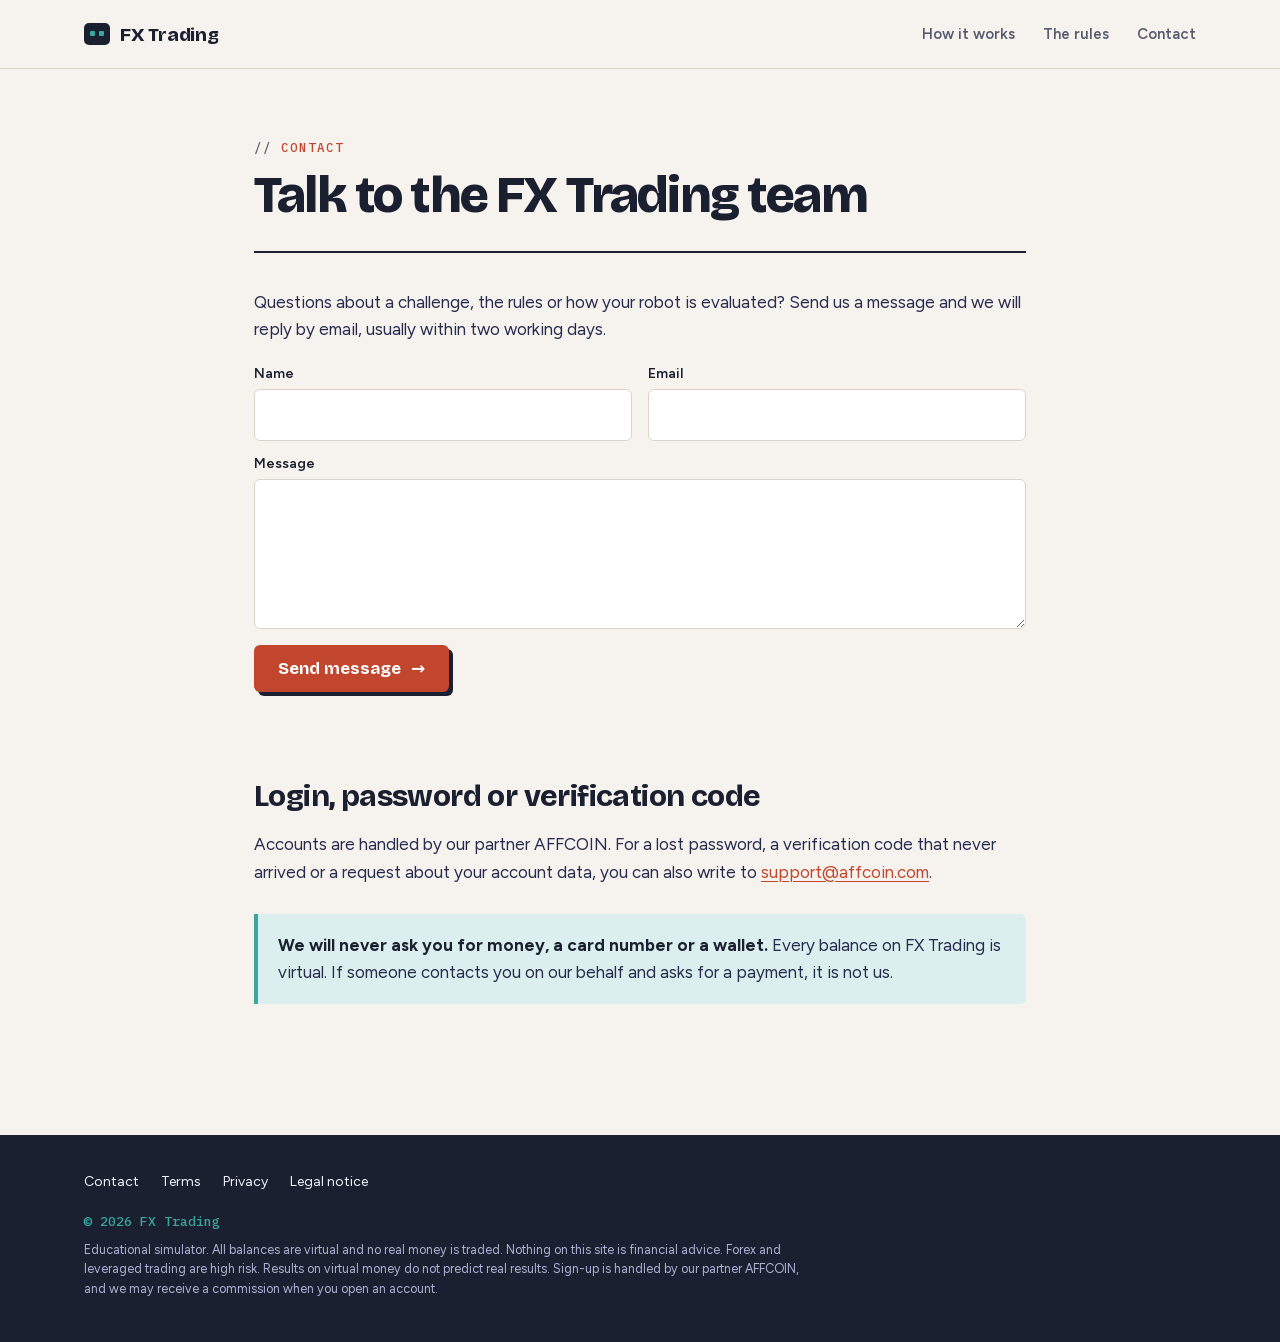
==== contact/index.html @ 21f03007 "Sober simulator site: home, contact and legal pages Replaces the full-screen signup widget with a pl" ====
<!DOCTYPE html>
<html lang="en">
<head>
<meta charset="utf-8">
<meta name="viewport" content="width=device-width, initial-scale=1">
<title>Contact | FX Trading</title>
<meta name="description" content="Questions about the challenges, your virtual balance or the rules? Send the FX Trading team a message and we will reply by email.">
<link rel="canonical" href="https://fxtrading.software/contact/">
<meta property="og:title" content="Contact | FX Trading">
<meta property="og:description" content="Questions about the challenges, your virtual balance or the rules? Send the FX Trading team a message and we will reply by email.">
<meta property="og:url" content="https://fxtrading.software/contact/">
<meta property="og:type" content="website">
<meta name="theme-color" content="#f6f3ef">
<link rel="preload" href="/assets/fonts/BricolageGrotesque-latin.woff2" as="font" type="font/woff2" crossorigin>
<link rel="stylesheet" href="/assets/fonts/fonts.css">
<link rel="stylesheet" href="/assets/site.css">
</head>
<body>
<header class="bar">
  <div class="wrap">
    <a class="logo" href="/"><span class="logo-glyph" aria-hidden="true"></span>FX Trading</a>
    <nav aria-label="Main"><a href="/#how">How it works</a><a class="hide-sm" href="/#rules">The rules</a><a href="/contact/">Contact</a></nav>
  </div>
</header>

<main class="page">
  <div class="wrap">
    <div class="page-head">
      <p class="label">Contact</p>
      <h1>Talk to the FX Trading team</h1>
    </div>
    <div class="prose">
      <p>Questions about a challenge, the rules or how your robot is evaluated? Send us a message and we will reply by email, usually within two working days.</p>
      <form class="cform" id="cform" novalidate>
        <div class="row">
          <label>Name<input name="name" type="text" autocomplete="name" maxlength="100" required></label>
          <label>Email<input name="email" type="email" autocomplete="email" maxlength="200" required></label>
        </div>
        <label>Message<textarea name="message" maxlength="5000" required></textarea></label>
        <div class="hp" aria-hidden="true"><label>Website<input name="website" type="text" tabindex="-1" autocomplete="off"></label></div>
        <button class="btn" type="submit">Send message <span aria-hidden="true">&rarr;</span></button>
        <p class="cform-status" role="status" aria-live="polite"></p>
      </form>
      <h2>Login, password or verification code</h2>
      <p>Accounts are handled by our partner AFFCOIN. For a lost password, a verification code that never arrived or a request about your account data, you can also write to <a href="mailto:support@affcoin.com">support@affcoin.com</a>.</p>
      <div class="callout"><p><strong>We will never ask you for money, a card number or a wallet.</strong> Every balance on FX Trading is virtual. If someone contacts you on our behalf and asks for a payment, it is not us.</p></div>
    </div>
  </div>
</main>

<footer class="foot">
  <div class="wrap">
    <nav aria-label="Footer"><a href="/contact/">Contact</a><a href="/terms/">Terms</a><a href="/privacy-policy/">Privacy</a><a href="/legal-notice/">Legal notice</a></nav>
    <p class="copy">&copy; 2026 FX Trading</p>
    <small>Educational simulator. All balances are virtual and no real money is traded. Nothing on this site is financial advice. Forex and leveraged trading are high risk. Results on virtual money do not predict real results. Sign-up is handled by our partner AFFCOIN, and we may receive a commission when you open an account.</small>
  </div>
</footer>
<script>
(function(){
  var f=document.getElementById("cform");if(!f)return;
  var st=f.querySelector(".cform-status"),btn=f.querySelector("button");
  function show(msg,cls){st.textContent=msg;st.className="cform-status "+(cls||"")}
  f.addEventListener("submit",function(e){
    e.preventDefault();
    var d={name:f.name.value.trim(),email:f.email.value.trim(),message:f.message.value.trim(),website:f.website.value};
    if(!d.name||!d.message||!/^[^\s@]+@[^\s@]+\.[^\s@]+$/.test(d.email)){show("Please fill in your name, a valid email and a message.","err");return}
    btn.disabled=true;show("Sending...");
    fetch("https://bitcoinera-contact.martinratinaud.workers.dev",{method:"POST",headers:{"Content-Type":"application/json"},body:JSON.stringify(d)})
      .then(function(r){return r.json().then(function(j){return{ok:r.ok&&j.ok,j:j}})})
      .then(function(res){if(res.ok){f.reset();show("Thanks, your message has been sent. We will reply by email.","ok")}else{show(res.j.error||"Message could not be sent. Please try again later.","err")}})
      .catch(function(){show("Message could not be sent. Please try again later.","err")})
      .then(function(){btn.disabled=false});
  });
})();
</script>
</body>
</html>
---- assets/fonts/fonts.css ----
/* Self-hosted Google Fonts, latin subset (no request to Google at runtime). */
@font-face {
  font-family: 'Bricolage Grotesque';
  font-style: normal;
  font-weight: 500 800;
  font-display: swap;
  src: url(/assets/fonts/BricolageGrotesque-latin.woff2) format('woff2');
  unicode-range: U+0000-00FF, U+0131, U+0152-0153, U+02BB-02BC, U+02C6, U+02DA, U+02DC, U+0304, U+0308, U+0329, U+2000-206F, U+20AC, U+2122, U+2191, U+2193, U+2212, U+2215, U+FEFF, U+FFFD;
}
@font-face {
  font-family: 'Figtree';
  font-style: normal;
  font-weight: 400 700;
  font-display: swap;
  src: url(/assets/fonts/Figtree-latin.woff2) format('woff2');
  unicode-range: U+0000-00FF, U+0131, U+0152-0153, U+02BB-02BC, U+02C6, U+02DA, U+02DC, U+0304, U+0308, U+0329, U+2000-206F, U+20AC, U+2122, U+2191, U+2193, U+2212, U+2215, U+FEFF, U+FFFD;
}
@font-face {
  font-family: 'IBM Plex Mono';
  font-style: normal;
  font-weight: 500;
  font-display: swap;
  src: url(/assets/fonts/IBMPlexMono-latin.woff2) format('woff2');
  unicode-range: U+0000-00FF, U+0131, U+0152-0153, U+02BB-02BC, U+02C6, U+02DA, U+02DC, U+0304, U+0308, U+0329, U+2000-206F, U+20AC, U+2122, U+2191, U+2193, U+2212, U+2215, U+FEFF, U+FFFD;
}
---- assets/site.css ----
/* FX Trading: sober simulator identity. */
:root{
  --paper:#f6f3ef;
  --paper-2:#ebe5dd;
  --card:#ffffff;
  --ink:#1b2030;
  --ink-2:#2e3550;
  --muted:#565b6d;
  --line:#dbd3c8;
  --cobalt:#c2452d;
  --cobalt-dark:#9c3522;
  --cobalt-soft:#f8e1db;
  --amber:#3aa6a0;
  --amber-soft:#dbf0ee;
  --gain:#167449;
  --loss:#b8322a;
  --loss-soft:#fbe6e3;
  --display:"Bricolage Grotesque",ui-sans-serif,system-ui,sans-serif;
  --body:"Figtree",ui-sans-serif,system-ui,sans-serif;
  --mono:"IBM Plex Mono",ui-monospace,monospace;
  --ease:cubic-bezier(.2,.8,.2,1);
  --gutter:clamp(16px,4vw,44px);
  --radius:6px;
}
*{box-sizing:border-box}
html{-webkit-text-size-adjust:100%;scroll-behavior:smooth}
body{margin:0;background:var(--paper);color:var(--ink);font:400 17px/1.6 var(--body);overflow-x:hidden}
a{color:var(--cobalt)}
img,svg{max-width:100%}
.wrap{max-width:1200px;margin:0 auto;padding:0 var(--gutter)}

/* Header */
.bar{border-bottom:1px solid var(--line);background:var(--paper)}
.bar .wrap{display:flex;align-items:center;justify-content:space-between;gap:16px;min-height:68px}
.logo{display:flex;align-items:center;gap:10px;font:800 19px/1 var(--display);letter-spacing:-.02em;color:var(--ink);text-decoration:none;white-space:nowrap}
.logo-glyph{position:relative;width:26px;height:22px;border-radius:5px;background:var(--ink)}
.logo-glyph::before,.logo-glyph::after{content:"";position:absolute;top:8px;width:5px;height:5px;border-radius:1px;background:var(--amber)}
.logo-glyph::before{left:6px}.logo-glyph::after{right:6px}
.bar nav{display:flex;gap:clamp(14px,2.4vw,28px)}
.bar nav a{font-size:15px;font-weight:600;color:var(--muted);text-decoration:none;white-space:nowrap}
.bar nav a:hover,.bar nav a[aria-current=page]{color:var(--ink);text-decoration:underline;text-decoration-color:var(--amber);text-decoration-thickness:3px;text-underline-offset:6px}
@media (max-width:520px){.bar nav a.hide-sm{display:none}}

/* Shared section heads */
.head{max-width:720px}
.label{display:inline-block;margin:0 0 14px;font:500 12.5px/1 var(--mono);letter-spacing:.08em;text-transform:uppercase;color:var(--cobalt)}
.label::before{content:"// ";color:var(--muted)}
.title{margin:0;font:750 clamp(29px,3.8vw,46px)/1.06 var(--display);letter-spacing:-.025em;text-wrap:balance}
.sub{margin:16px 0 0;max-width:58ch;color:var(--muted)}

/* Buttons */
.btn{display:inline-flex;align-items:center;gap:10px;padding:15px 24px;border:0;border-radius:var(--radius);background:var(--cobalt);color:#fff;font:700 17px/1 var(--display);text-decoration:none;cursor:pointer;box-shadow:4px 4px 0 var(--ink);transition:transform .15s var(--ease),box-shadow .15s var(--ease),background .15s}
.btn:hover{background:var(--cobalt-dark);transform:translate(-1px,-1px);box-shadow:5px 5px 0 var(--ink)}
.btn:active{transform:translate(2px,2px);box-shadow:2px 2px 0 var(--ink)}
.btn:focus-visible{outline:3px solid var(--amber);outline-offset:3px}
.btn-light{background:var(--amber);color:var(--ink);box-shadow:4px 4px 0 #000}
.btn-light:hover{background:#f6c160;box-shadow:5px 5px 0 #000}
.link{font-weight:600;color:var(--ink);text-underline-offset:4px;text-decoration-color:var(--amber);text-decoration-thickness:2px}

/* Hero */
.hero{padding-block:clamp(32px,5vw,72px) clamp(48px,6vw,88px);background:linear-gradient(var(--paper),var(--paper-2))}
.hero-grid{display:grid;grid-template-columns:minmax(0,1.15fr) minmax(0,.85fr);gap:clamp(28px,4.5vw,64px);align-items:start}
.tag{display:inline-flex;align-items:center;gap:10px;margin:0 0 20px;font:500 13px/1 var(--mono);letter-spacing:.04em;text-transform:uppercase;color:var(--ink-2)}
.tag span{padding:5px 9px;border-radius:3px;background:var(--ink);color:var(--amber);letter-spacing:.08em}
h1{margin:0;font:800 clamp(38px,5.6vw,68px)/1.02 var(--display);letter-spacing:-.035em;text-wrap:balance}
h1 mark{background:linear-gradient(transparent 62%,var(--amber) 62% 92%,transparent 92%);color:inherit;padding:0 .04em}
.intro{max-width:52ch;margin:22px 0 0;font-size:clamp(17px,1.5vw,19px);color:var(--muted)}

/* Hero chart */
.curve{margin:32px 0 0;padding:16px;border:1px solid var(--line);border-radius:var(--radius);background:var(--card)}
.curve svg{display:block;width:100%;height:auto}
.c-past{fill:var(--paper-2)}
.c-target{stroke:var(--gain);stroke-width:1.5;stroke-dasharray:5 5}
.c-limit{stroke:var(--loss);stroke-width:1.5;stroke-dasharray:5 5}
.c-zero{stroke:var(--line);stroke-width:1}
.c-bt{fill:none;stroke:var(--muted);stroke-width:2.5;stroke-dasharray:2 5;stroke-linecap:round;stroke-linejoin:round}
.c-live{fill:none;stroke:var(--cobalt);stroke-width:3.5;stroke-linecap:round;stroke-linejoin:round;stroke-dasharray:400;stroke-dashoffset:0;animation:draw 2.2s var(--ease) both .5s}
.c-today{stroke:var(--ink);stroke-width:1.5}
.c-dot{fill:var(--amber);stroke:var(--ink);stroke-width:2;animation:blink 1.6s steps(2,start) infinite 2.7s}
.c-lab{font:500 12px var(--mono);letter-spacing:.06em;fill:var(--muted)}
.c-lab-live{fill:var(--cobalt)}
.c-val{font:500 12px var(--mono)}
.c-val-t{fill:var(--gain)}.c-val-r{fill:var(--loss)}
.curve figcaption{margin-top:10px;font-size:13.5px;line-height:1.45;color:var(--muted)}

/* Signup card */
.join{position:sticky;top:20px;background:var(--card);border:2px solid var(--ink);border-radius:var(--radius);box-shadow:8px 8px 0 var(--ink);overflow:hidden}
.join-head{padding:20px 22px 16px;background:var(--ink);color:#fff}
.join-head h2{margin:0;font:750 23px/1.2 var(--display);letter-spacing:-.02em}
.join-head p{margin:6px 0 0;font:500 13px/1.3 var(--mono);color:var(--amber)}

/* Backtest vs live */
.versus{padding-block:clamp(64px,8vw,110px)}
.vs-grid{display:grid;grid-template-columns:repeat(2,minmax(0,1fr));gap:20px;margin-top:40px}
.vs{padding:26px;border-radius:var(--radius);border:1px solid var(--line);background:var(--card)}
.vs h3{margin:0 0 18px;font:750 24px/1.15 var(--display);letter-spacing:-.02em}
.vs h3 small{display:block;margin-top:6px;font:500 13px/1.3 var(--mono);color:var(--muted);letter-spacing:0}
.vs-past{background:repeating-linear-gradient(135deg,var(--card) 0 14px,#faf8f2 14px 28px)}
.vs-live{border:2px solid var(--cobalt);box-shadow:6px 6px 0 var(--cobalt-soft)}
.vs-live h3 small{color:var(--cobalt)}
.vs dl{margin:0;display:grid;gap:0}
.vs dl div{display:grid;grid-template-columns:minmax(0,110px) minmax(0,1fr);gap:12px;padding:12px 0;border-top:1px dashed var(--line)}
.vs dt{font:500 12.5px/1.6 var(--mono);text-transform:uppercase;letter-spacing:.05em;color:var(--muted)}
.vs dd{margin:0;font-weight:600}

/* Pipeline (dark band) */
.pipeline{background:var(--ink);color:#eef0fb;padding-block:clamp(64px,8vw,110px)}
.pipeline .label{color:var(--amber)}
.pipeline .label::before{color:#9aa0c8}
.stages{list-style:none;margin:44px 0 0;padding:0;display:grid;grid-template-columns:repeat(4,minmax(0,1fr));gap:16px;position:relative}
.stages li{position:relative;padding:22px 20px 24px;border:1px solid #343b74;border-radius:var(--radius);background:#1c2250}
.stages li.here{background:var(--cobalt);border-color:var(--cobalt)}
.stage-n{display:inline-block;margin-bottom:28px;font:500 14px/1 var(--mono);color:var(--amber)}
.stages li.here .stage-n{color:#fff}
.stages li:not(:last-child)::after{content:"";position:absolute;top:28px;right:-17px;width:18px;height:2px;background:var(--amber)}
.stages h3{margin:0;font:700 21px/1.2 var(--display);letter-spacing:-.015em;color:#fff}
.stages p{margin:10px 0 0;font-size:15.5px;line-height:1.55;color:#c9cdea}
.stages li.here p{color:#eef0ff}
.stages a{color:var(--amber)}

/* Levels */
.levels{padding-block:clamp(64px,8vw,110px)}
.lv-grid{display:grid;grid-template-columns:repeat(3,minmax(0,1fr));gap:18px;margin-top:40px}
.lv{padding:24px;border:1px solid var(--line);border-radius:var(--radius);background:var(--card)}
.lv p{margin:0}
.lv-n{font:500 13px/1 var(--mono);text-transform:uppercase;letter-spacing:.08em;color:var(--muted)}
.lv-goal{margin-top:16px!important;font:800 clamp(44px,5vw,60px)/1 var(--display);letter-spacing:-.04em;color:var(--gain)}
.lv-name{margin-top:6px!important;font:700 18px/1.2 var(--display)}
.lv ul{list-style:none;margin:20px 0 0;padding:0;font:500 14.5px/1 var(--mono)}
.lv li{display:flex;justify-content:space-between;gap:12px;padding:11px 0;border-top:1px dashed var(--line)}
.lv li span{font-family:var(--body);color:var(--muted)}
.limits{display:flex;flex-wrap:wrap;align-items:stretch;gap:12px;margin-top:18px}
.limits p{margin:0;padding:14px 18px;border-radius:var(--radius);background:var(--loss-soft);color:#7d211b;font-weight:600}
.limits b{font:500 18px/1 var(--mono);color:var(--loss);margin-right:6px}
.limits .stop{flex:1 1 260px;background:var(--ink);color:#fff}
.actions{display:flex;flex-wrap:wrap;align-items:center;gap:16px 24px;margin:32px 0 0}

/* Library */
.library{padding-block:clamp(64px,8vw,110px);background:var(--paper-2);border-block:1px solid var(--line)}
.lib-grid{display:grid;grid-template-columns:repeat(auto-fill,minmax(min(100%,300px),1fr));gap:16px;margin-top:40px}
.card{display:flex;flex-direction:column;gap:8px;padding:22px;border:1px solid var(--line);border-radius:var(--radius);background:var(--card);color:var(--ink);text-decoration:none;transition:transform .15s var(--ease),box-shadow .15s var(--ease),border-color .15s}
.card:hover{transform:translate(-2px,-2px);box-shadow:5px 5px 0 var(--ink);border-color:var(--ink)}
.card:focus-visible{outline:3px solid var(--cobalt);outline-offset:2px}
.card-k{font:500 12px/1 var(--mono);text-transform:uppercase;letter-spacing:.08em;color:var(--cobalt)}
.card h3{margin:4px 0 0;font:700 20px/1.25 var(--display);letter-spacing:-.015em}
.card p{margin:0;font-size:15.5px;color:var(--muted)}

/* FAQ */
.faq{padding-block:clamp(64px,8vw,110px)}
.faq .wrap{display:grid;grid-template-columns:minmax(0,.75fr) minmax(0,1.25fr);gap:clamp(28px,5vw,72px)}
.qa details{margin-bottom:10px;border:1px solid var(--line);border-radius:var(--radius);background:var(--card)}
.qa summary{list-style:none;cursor:pointer;display:flex;justify-content:space-between;align-items:center;gap:16px;padding:18px 20px;font:650 17.5px/1.35 var(--display)}
.qa summary::-webkit-details-marker{display:none}
.qa summary::after{content:"";flex:none;width:12px;height:12px;border-right:2.5px solid var(--cobalt);border-bottom:2.5px solid var(--cobalt);transform:rotate(45deg) translateY(-3px);transition:transform .2s var(--ease)}
.qa details[open] summary::after{transform:rotate(-135deg) translateY(-2px)}
.qa summary:focus-visible{outline:3px solid var(--cobalt);outline-offset:2px;border-radius:var(--radius)}
.qa details p{margin:0;padding:0 20px 20px;max-width:62ch;color:var(--muted)}

/* Closing band */
.closing{background:var(--cobalt);color:#fff;padding-block:clamp(52px,7vw,92px)}
.closing .wrap{display:flex;align-items:center;justify-content:space-between;gap:28px;flex-wrap:wrap}
.closing h2{margin:0;max-width:20ch;font:800 clamp(30px,4vw,50px)/1.04 var(--display);letter-spacing:-.03em}

/* Footer */
.foot{padding:36px 0 44px;background:var(--ink);color:#c9cdea;font-size:14px}
.foot nav{display:flex;flex-wrap:wrap;gap:8px 22px}
.foot nav a{color:#eef0fb;text-decoration:none}
.foot nav a:hover{text-decoration:underline;text-decoration-color:var(--amber)}
.foot .copy{margin:22px 0 0;font:500 13px/1 var(--mono);color:var(--amber)}
.foot small{display:block;margin-top:12px;max-width:90ch;font-size:12.5px;line-height:1.55;color:#aeb3d6}

/* Text pages (legal, contact, guides) */
.page{padding-block:clamp(32px,5vw,64px) clamp(64px,8vw,110px)}
.page .wrap{max-width:860px}
.page-head{padding-bottom:28px;border-bottom:2px solid var(--ink)}
.page h1{font-size:clamp(32px,4.8vw,52px);line-height:1.06}
.page .updated{margin:16px 0 0;font:500 13px/1 var(--mono);color:var(--muted)}
.prose{margin-top:36px;color:#262b4d}
.prose h2{margin:48px 0 12px;font:750 clamp(23px,2.6vw,30px)/1.2 var(--display);letter-spacing:-.02em;color:var(--ink)}
.prose h3{margin:28px 0 8px;font:700 19px/1.3 var(--display);color:var(--ink)}
.prose p,.prose li{max-width:70ch}
.prose ul,.prose ol{padding-left:1.25em}
.prose li{margin:7px 0}
.prose li::marker{color:var(--cobalt);font-weight:700}
.prose a{color:var(--cobalt);text-underline-offset:3px}
.prose strong{color:var(--ink)}
.prose code{font:500 .88em var(--mono);padding:1px 5px;border-radius:3px;background:var(--paper-2)}
.prose table{width:100%;margin:22px 0;border-collapse:collapse;font-size:15px;background:var(--card);border:1px solid var(--line)}
.prose th,.prose td{padding:12px 14px;text-align:left;vertical-align:top;border-bottom:1px solid var(--line)}
.prose thead th{background:var(--ink);color:#fff;font:500 12.5px/1.3 var(--mono);text-transform:uppercase;letter-spacing:.05em}
.prose .callout{margin:28px 0;padding:18px 20px;border-left:4px solid var(--amber);border-radius:0 var(--radius) var(--radius) 0;background:var(--amber-soft)}
.prose .callout p{margin:0}
.page-cta{display:flex;align-items:center;justify-content:space-between;gap:20px;flex-wrap:wrap;margin-top:52px;padding:26px;border:2px solid var(--ink);border-radius:var(--radius);background:var(--card);box-shadow:6px 6px 0 var(--ink)}
.page-cta p{margin:0;max-width:30ch;font:750 21px/1.25 var(--display);letter-spacing:-.015em;color:var(--ink)}
dl.facts{display:grid;grid-template-columns:minmax(0,200px) minmax(0,1fr);gap:10px 24px;margin:20px 0}
dl.facts dt{color:var(--muted)}
dl.facts dd{margin:0;color:var(--ink)}
@media (max-width:720px){.prose table{display:block;max-width:100%;overflow-x:auto;-webkit-overflow-scrolling:touch}.prose th,.prose td{min-width:96px}}
@media (max-width:560px){dl.facts{grid-template-columns:minmax(0,1fr);gap:2px}dl.facts dd{margin-bottom:12px}}

/* Contact form */
.cform{display:grid;gap:16px;margin:24px 0}
.cform .row{display:grid;grid-template-columns:1fr 1fr;gap:16px}
.cform label{display:grid;gap:8px;font:600 14px/1 var(--body);color:var(--ink)}
.cform input,.cform textarea{width:100%;padding:13px 15px;border:1.5px solid var(--line);border-radius:var(--radius);background:var(--card);color:var(--ink);font:400 16px/1.5 var(--body)}
.cform textarea{min-height:150px;resize:vertical}
.cform input:focus,.cform textarea:focus{outline:none;border-color:var(--cobalt);box-shadow:0 0 0 3px var(--cobalt-soft)}
.cform .hp{position:absolute;left:-9999px;width:1px;height:1px;overflow:hidden}
.cform .btn{justify-self:start}
.cform .btn[disabled]{opacity:.6;cursor:wait}
.cform-status{margin:0;min-height:1.5em;font-size:15px;color:var(--muted)}
.cform-status.ok{color:var(--gain)}
.cform-status.err{color:var(--loss)}
@media (max-width:480px){.cform .row{grid-template-columns:minmax(0,1fr)}}

/* Load motion */
.fade{animation:fade .7s var(--ease) both}
.f1{animation-delay:.06s}.f2{animation-delay:.12s}.f3{animation-delay:.2s}
@keyframes fade{from{opacity:0;transform:translateY(12px)}}
@keyframes draw{from{stroke-dashoffset:400}}
@keyframes blink{50%{opacity:.25}}
@media (prefers-reduced-motion:reduce){*,*::before,*::after{animation:none!important;transition:none!important}html{scroll-behavior:auto}}

/* Tablet and mobile */
@media (max-width:960px){
  .hero-grid,.faq .wrap{grid-template-columns:minmax(0,1fr)}
  .join{position:static}
  .stages{grid-template-columns:repeat(2,minmax(0,1fr))}
  .stages li:not(:last-child)::after{display:none}
}
@media (max-width:720px){
  .vs-grid,.lv-grid{grid-template-columns:minmax(0,1fr)}
}
@media (max-width:520px){
  .stages{grid-template-columns:minmax(0,1fr)}
  .stage-n{margin-bottom:14px}
  .curve{padding:10px}
  .vs{padding:20px}
  .vs dl div{grid-template-columns:minmax(0,1fr);gap:2px}
  .join{box-shadow:5px 5px 0 var(--ink)}
  .join-head{padding:18px 16px 14px}
}

/* Affcoin signup widget, restyled to the brand.
   The script injects plain DOM (no iframe), so these selectors only need to
   outrank theirs (.wl_form ...) and match their !important where they use it. */
.wl-signup{position:relative;width:100%}
.join .wl-signup{height:auto;min-height:440px;padding:8px 18px 22px}
.join .wl-signup .wl_form{max-width:none!important;color:var(--ink);font:400 15px/1.45 var(--body)}
.join .wl-signup .wl_form h4{display:none}
.join .wl-signup .input-holder-flex{gap:10px;margin-top:14px}
.join .wl-signup .wl_form .input-holder{padding-block:5px}
.join .wl-signup .wl_form input:not([type=checkbox]):not([type=submit]){height:50px;padding:0 15px;border:1.5px solid var(--line)!important;border-radius:var(--radius);background:#fff;color:var(--ink);font:400 16px/1 var(--body);transition:border-color .2s,box-shadow .2s}
.join .wl-signup .wl_form input::placeholder{color:#6b7090}
.join .wl-signup .wl_form input:not([type=checkbox]):not([type=submit]):hover{border-color:#b9b19e!important}
.join .wl-signup .wl_form input:not([type=checkbox]):not([type=submit]):focus{outline:none;border-color:var(--cobalt)!important;box-shadow:0 0 0 3px var(--cobalt-soft)}
.join .wl-signup .intl-tel-input{display:block;width:100%}
.join .wl-signup .intl-tel-input input[type=tel]{padding-left:62px!important}
.join .wl-signup .intl-tel-input .selected-flag{padding:0 8px 0 15px;border-radius:var(--radius) 0 0 var(--radius)}
.join .wl-signup .intl-tel-input .country-list{border-radius:var(--radius);border:1px solid var(--line);box-shadow:0 16px 40px -12px rgba(21,26,61,.35);font-size:14px}
.join .wl-signup .checkbox{margin-top:8px}
.join .wl-signup .form-check{display:flex;flex-wrap:wrap;gap:12px;align-items:flex-start}
.join .wl-signup .form-check-input{appearance:none;-webkit-appearance:none;flex:none;position:relative;width:20px;height:20px;margin:1px 0 0;border:2px solid var(--ink-2);border-radius:4px;background:#fff;cursor:pointer;transition:background .15s}
.join .wl-signup .form-check-input:checked{background:var(--cobalt) url("data:image/svg+xml,%3Csvg xmlns='http://www.w3.org/2000/svg' viewBox='0 0 16 16'%3E%3Cpath d='M3.5 8.5l3 3 6-6.5' fill='none' stroke='%23fff' stroke-width='2.4' stroke-linecap='round' stroke-linejoin='round'/%3E%3C/svg%3E") center/14px no-repeat;border-color:var(--cobalt)}
.join .wl-signup .form-check-input:focus-visible{outline:3px solid var(--amber);outline-offset:2px}
.join .wl-signup .wl_form label{flex:1;margin:0;font-size:13.5px;line-height:1.45;text-align:left;color:var(--muted);cursor:pointer}
.join .wl-signup .wl_form label a{color:var(--cobalt);font-weight:600;text-decoration:underline;text-underline-offset:2px}
.join .wl-signup .text-justify{text-align:left}
.join .wl-signup .wl_form .error{position:static;margin:6px 0 0;padding:0 2px!important;background:none!important;border:0!important;color:var(--loss)!important;font:500 13px/1.3 var(--body);text-align:left;text-transform:none;width:auto}
.join .wl-signup .wl_form .error+.error{display:none}
.join .wl-signup .form-check .error{flex-basis:100%;margin-left:32px}
.join .wl-signup .wl_form input.btn-success{display:block;width:100%;height:54px;margin-top:12px!important;padding:0 20px;border:0!important;border-radius:var(--radius);background:var(--cobalt)!important;color:#fff!important;font:700 18px/1 var(--display)!important;text-transform:none;letter-spacing:-.01em;box-shadow:4px 4px 0 var(--ink);transition:transform .15s var(--ease),box-shadow .15s var(--ease)}
.join .wl-signup .wl_form input.btn-success:hover{transform:translate(-1px,-1px);box-shadow:5px 5px 0 var(--ink);opacity:1}
.join .wl-signup .wl_form input.btn-success:focus-visible{outline:3px solid var(--amber);outline-offset:3px}
.join .wl-signup .signup-reassure{margin:12px 0 0;text-align:center;font:500 12.5px/1.4 var(--mono);color:var(--muted)}
.join .wl-signup .verification_form{max-width:none!important;padding-top:12px;text-align:center}
.join .wl-signup .verification_form .fa{display:none}
.join .wl-signup .verification_form p{margin:6px 0;color:var(--ink-2)}
.join .wl-signup .verification_form p:first-of-type{font:700 20px/1.25 var(--display);color:var(--ink)}
.join .wl-signup .verification_form input[name=verification]{text-align:center;letter-spacing:.3em;font-family:var(--mono)!important}
.join .wl-signup .verification_form input.btn-success{text-transform:none!important}
.join .wl-signup .highlight{color:var(--cobalt)}
.join .wl-signup .pw-wrap{position:relative}
.join .wl-signup .pw-toggle{position:absolute;right:10px;top:25px;transform:translateY(-50%);padding:6px 8px;border:0;background:none;font:600 13px/1 var(--body);color:var(--muted);cursor:pointer;z-index:2}
.join .wl-signup .pw-toggle:hover{color:var(--ink)}
@media (max-width:480px){
  .join .wl-signup{padding:4px 12px 18px}
  .join .wl-signup .input-holder-flex{flex-direction:column;gap:0}
}

/* Cookie consent banner (markup injected by consent.js) */
.consent{position:fixed;left:16px;right:16px;bottom:16px;z-index:50;max-width:560px;margin:0 auto;display:flex;align-items:center;gap:14px 16px;flex-wrap:wrap;padding:16px 18px;border:2px solid var(--ink);border-radius:var(--radius);background:var(--card);color:var(--ink);font-size:15px;line-height:1.45;box-shadow:6px 6px 0 var(--ink)}
.consent p{flex:1 1 240px;margin:0}
.consent a{color:var(--cobalt)}
.consent-actions{display:flex;gap:8px}
.consent button{padding:10px 16px;border:1.5px solid var(--ink);border-radius:var(--radius);background:transparent;color:var(--ink);font:600 15px/1 var(--body);cursor:pointer}
.consent button.yes{background:var(--cobalt);border-color:var(--cobalt);color:#fff}
.consent button:focus-visible{outline:3px solid var(--amber);outline-offset:2px}
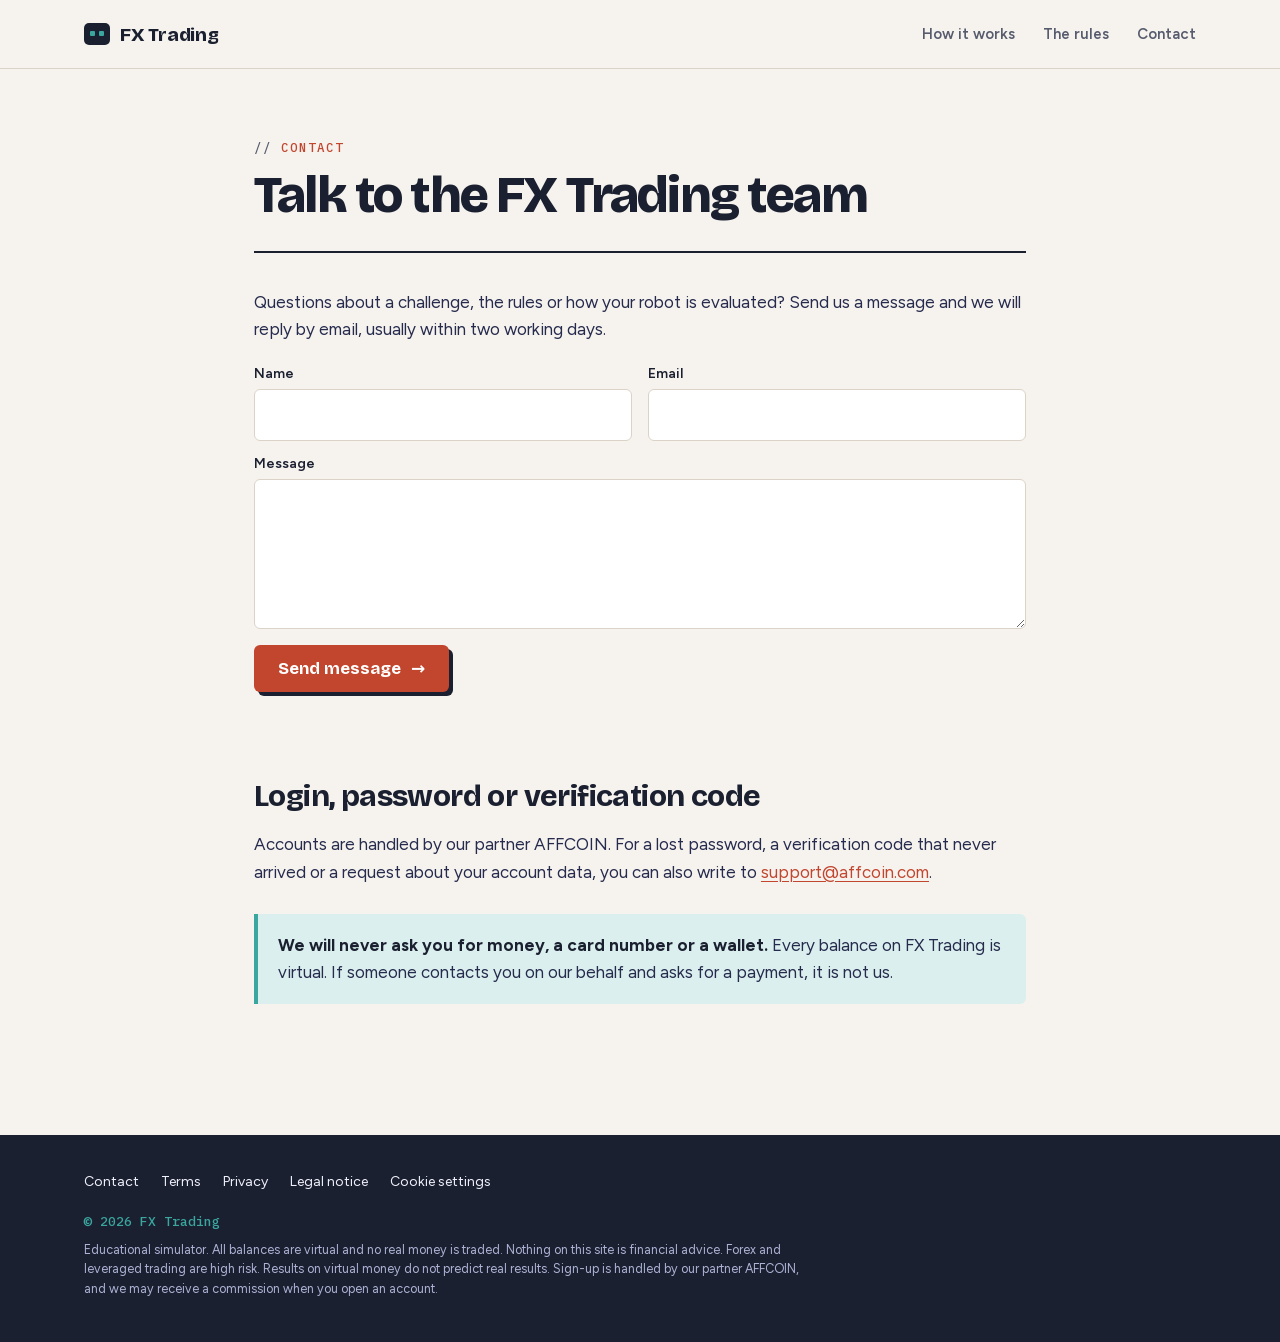
==== commit 15c41848: "Add consent banner, cookie policy and Search Console verification; drop backtest claims" ====
--- a/contact/index.html
+++ b/contact/index.html
@@ -14,6 +14,7 @@
 <link rel="preload" href="/assets/fonts/BricolageGrotesque-latin.woff2" as="font" type="font/woff2" crossorigin>
 <link rel="stylesheet" href="/assets/fonts/fonts.css">
 <link rel="stylesheet" href="/assets/site.css">
+<script src="/assets/consent.js" data-ga=""></script>
 </head>
 <body>
 <header class="bar">
@@ -50,7 +51,7 @@
 
 <footer class="foot">
   <div class="wrap">
-    <nav aria-label="Footer"><a href="/contact/">Contact</a><a href="/terms/">Terms</a><a href="/privacy-policy/">Privacy</a><a href="/legal-notice/">Legal notice</a></nav>
+    <nav aria-label="Footer"><a href="/contact/">Contact</a><a href="/terms/">Terms</a><a href="/privacy-policy/">Privacy</a><a href="/legal-notice/">Legal notice</a><a href="/privacy-policy/#cookies" data-cookie-settings>Cookie settings</a></nav>
     <p class="copy">&copy; 2026 FX Trading</p>
     <small>Educational simulator. All balances are virtual and no real money is traded. Nothing on this site is financial advice. Forex and leveraged trading are high risk. Results on virtual money do not predict real results. Sign-up is handled by our partner AFFCOIN, and we may receive a commission when you open an account.</small>
   </div>
